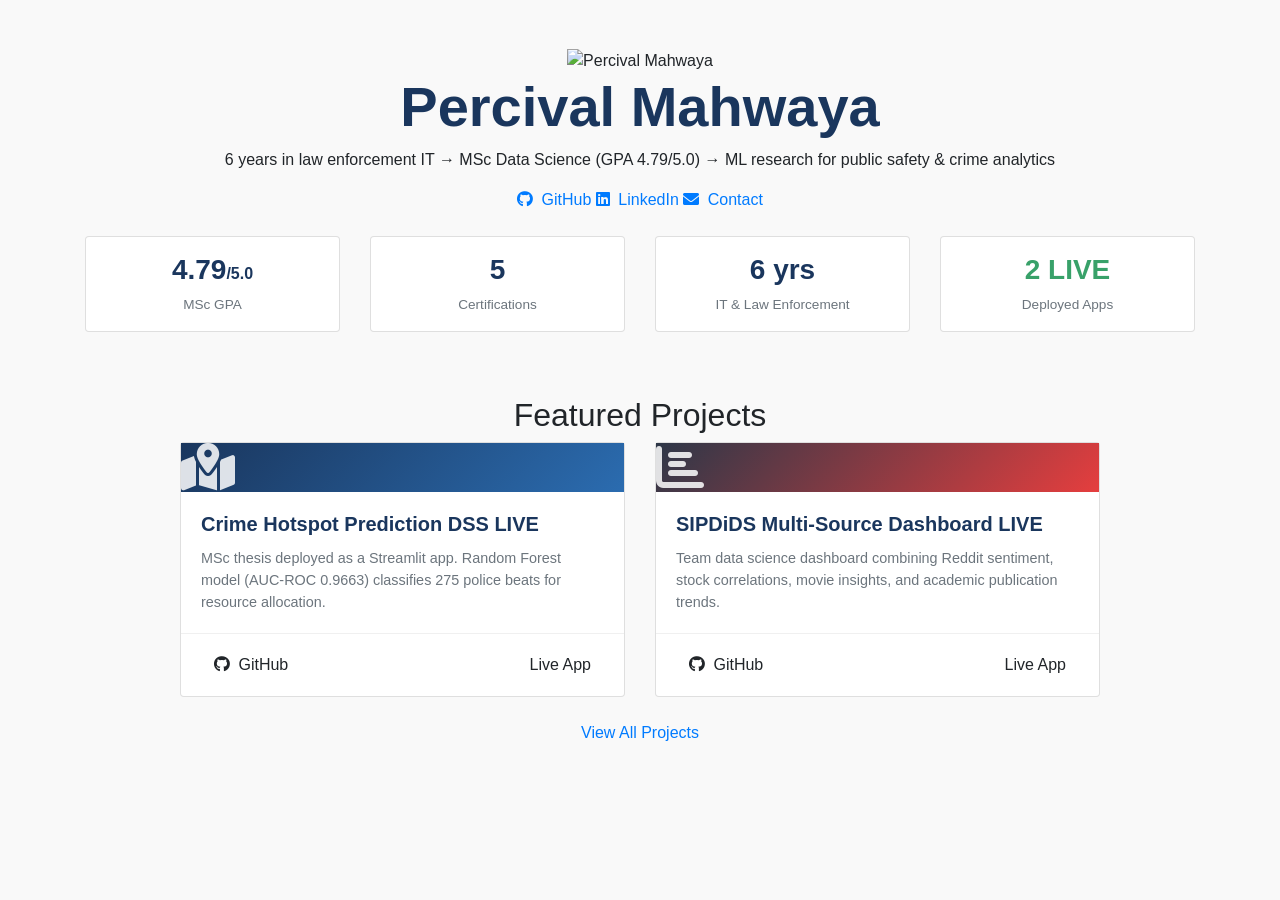
==== index.html @ 63954bba "update GitHub links after account rename to percivalmahwaya" ====
<!DOCTYPE html>
<html lang="en">
<head>
    <meta charset="UTF-8">
    <meta name="viewport" content="width=device-width, initial-scale=1.0">
    <title>Percival Mahwaya — Data Scientist</title>
    <link href="https://stackpath.bootstrapcdn.com/bootstrap/4.5.2/css/bootstrap.min.css" rel="stylesheet">
    <link href="https://cdnjs.cloudflare.com/ajax/libs/font-awesome/6.0.0-beta3/css/all.min.css" rel="stylesheet">
    <link rel="stylesheet" href="css/main.css">
</head>
<body style="background-color: #f9f9f9;">

    <div id="header-placeholder"></div>

    <main class="text-center py-5">

        <!-- Profile -->
        <section class="profile mb-4">
            <img src="assets/images/photo.jpg" alt="Percival Mahwaya" class="profile-photo">
            <h1 class="display-4 font-weight-bold" style="color: #1a365d;">Percival Mahwaya</h1>
            <h2 class="text-muted mt-1">
                <span id="job-title" class="typing-cursor"></span>
            </h2>
            <p class="hero-tagline">
                6 years in law enforcement IT &rarr; MSc Data Science (GPA 4.79/5.0) &rarr; ML research for public safety &amp; crime analytics
            </p>
            <div class="mt-3">
                <a href="https://github.com/percivalmahwaya" target="_blank" class="btn-primary-navy">
                    <i class="fab fa-github mr-1"></i> GitHub
                </a>
                <a href="https://linkedin.com/in/percivalmahwaya" target="_blank" class="btn-outline-navy">
                    <i class="fab fa-linkedin mr-1"></i> LinkedIn
                </a>
                <a href="contact.html" class="btn-outline-navy">
                    <i class="fas fa-envelope mr-1"></i> Contact
                </a>
            </div>
        </section>

        <!-- Quick stats -->
        <section class="container mb-5">
            <div class="row justify-content-center">
                <div class="col-6 col-md-3 mb-3">
                    <div class="card py-3 px-2">
                        <div class="card-body p-0">
                            <h3 class="font-weight-bold" style="color:#1a365d;">4.79<span style="font-size:1rem;">/5.0</span></h3>
                            <p class="text-muted mb-0" style="font-size:0.85em;">MSc GPA</p>
                        </div>
                    </div>
                </div>
                <div class="col-6 col-md-3 mb-3">
                    <div class="card py-3 px-2">
                        <div class="card-body p-0">
                            <h3 class="font-weight-bold" style="color:#1a365d;">5</h3>
                            <p class="text-muted mb-0" style="font-size:0.85em;">Certifications</p>
                        </div>
                    </div>
                </div>
                <div class="col-6 col-md-3 mb-3">
                    <div class="card py-3 px-2">
                        <div class="card-body p-0">
                            <h3 class="font-weight-bold" style="color:#1a365d;">6 yrs</h3>
                            <p class="text-muted mb-0" style="font-size:0.85em;">IT & Law Enforcement</p>
                        </div>
                    </div>
                </div>
                <div class="col-6 col-md-3 mb-3">
                    <div class="card py-3 px-2">
                        <div class="card-body p-0">
                            <h3 class="font-weight-bold" style="color:#38a169;">2 LIVE</h3>
                            <p class="text-muted mb-0" style="font-size:0.85em;">Deployed Apps</p>
                        </div>
                    </div>
                </div>
            </div>
        </section>

        <!-- Featured Projects -->
        <section class="container mb-5">
            <h2 class="section-title">Featured Projects</h2>
            <div class="section-divider"></div>
            <div class="row justify-content-center">

                <div class="col-md-5 mb-4">
                    <div class="card h-100 text-left">
                        <div class="card-img-placeholder" style="background: linear-gradient(135deg, #1a365d, #2b6cb0);">
                            <i class="fas fa-map-marked-alt fa-3x" style="color:white;opacity:0.85;"></i>
                        </div>
                        <div class="card-body">
                            <h5 class="card-title" style="color:#1a365d;font-weight:700;">
                                Crime Hotspot Prediction DSS <span class="badge-live">LIVE</span>
                            </h5>
                            <p class="card-text text-muted" style="font-size:0.9em;">
                                MSc thesis deployed as a Streamlit app. Random Forest model (AUC-ROC 0.9663) classifies 275 police beats for resource allocation.
                            </p>
                        </div>
                        <div class="card-footer d-flex justify-content-between" style="background:transparent;border-top:1px solid #f0f0f0;">
                            <a href="https://github.com/percivalmahwaya/crime-hotspot-dss" target="_blank" class="btn btn-read">
                                <i class="fab fa-github mr-1"></i> GitHub
                            </a>
                            <a href="https://crime-hotspot-dss-8d2jrkagpvgsegqp6y23d4.streamlit.app/" target="_blank" class="btn btn-project-demo">
                                Live App
                            </a>
                        </div>
                    </div>
                </div>

                <div class="col-md-5 mb-4">
                    <div class="card h-100 text-left">
                        <div class="card-img-placeholder" style="background: linear-gradient(135deg, #2d3748, #e53e3e);">
                            <i class="fas fa-chart-bar fa-3x" style="color:white;opacity:0.85;"></i>
                        </div>
                        <div class="card-body">
                            <h5 class="card-title" style="color:#1a365d;font-weight:700;">
                                SIPDiDS Multi-Source Dashboard <span class="badge-live">LIVE</span>
                            </h5>
                            <p class="card-text text-muted" style="font-size:0.9em;">
                                Team data science dashboard combining Reddit sentiment, stock correlations, movie insights, and academic publication trends.
                            </p>
                        </div>
                        <div class="card-footer d-flex justify-content-between" style="background:transparent;border-top:1px solid #f0f0f0;">
                            <a href="https://github.com/percivalmahwaya/team-project-semester4" target="_blank" class="btn btn-read">
                                <i class="fab fa-github mr-1"></i> GitHub
                            </a>
                            <a href="https://team-project-semester4-fp66bvgfdcds39aymanwbp.streamlit.app/" target="_blank" class="btn btn-project-demo">
                                Live App
                            </a>
                        </div>
                    </div>
                </div>

            </div>
            <a href="projects.html" class="btn-primary-navy mt-2">View All Projects</a>
        </section>

    </main>

    <div id="footer-placeholder"></div>

    <script src="https://code.jquery.com/jquery-3.5.1.slim.min.js"></script>
    <script src="https://cdn.jsdelivr.net/npm/@popperjs/core@2.5.3/dist/umd/popper.min.js"></script>
    <script src="https://stackpath.bootstrapcdn.com/bootstrap/4.5.2/js/bootstrap.min.js"></script>
    <script src="js/script.js"></script>
</body>
</html>
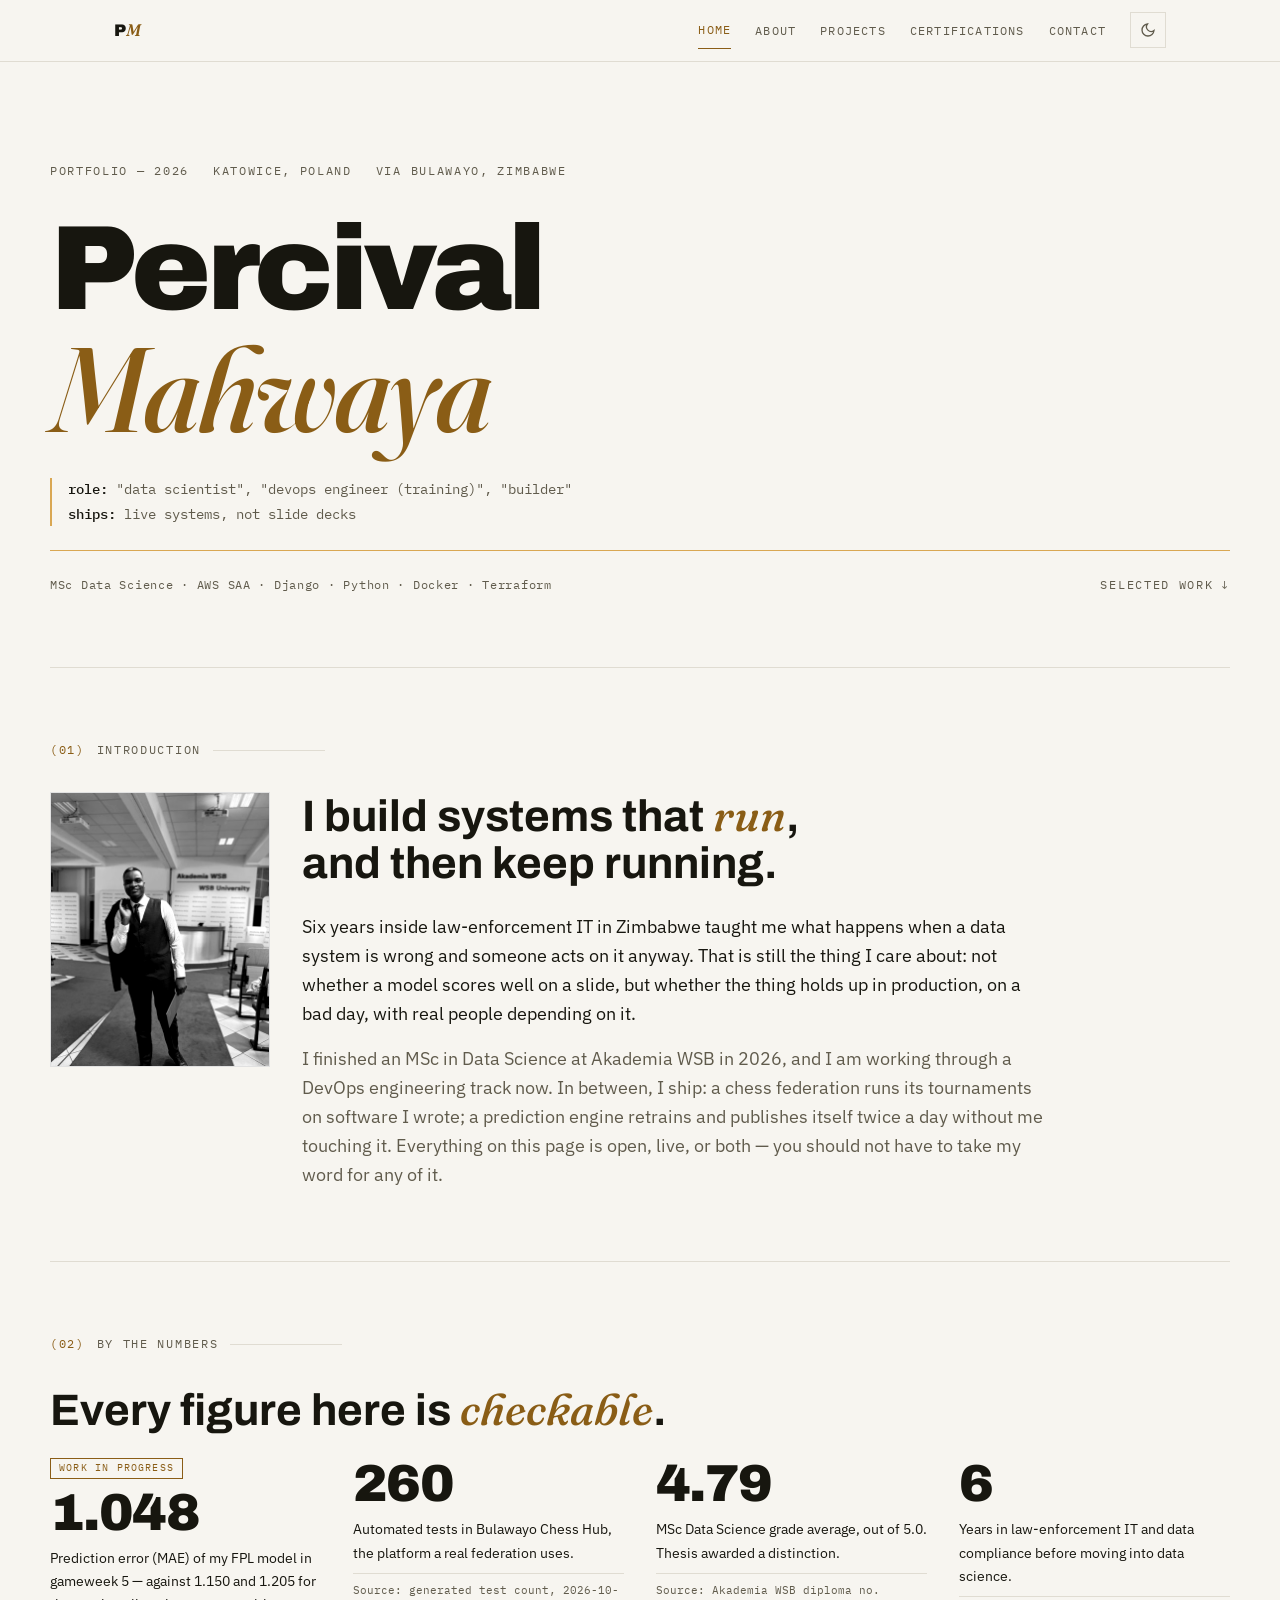
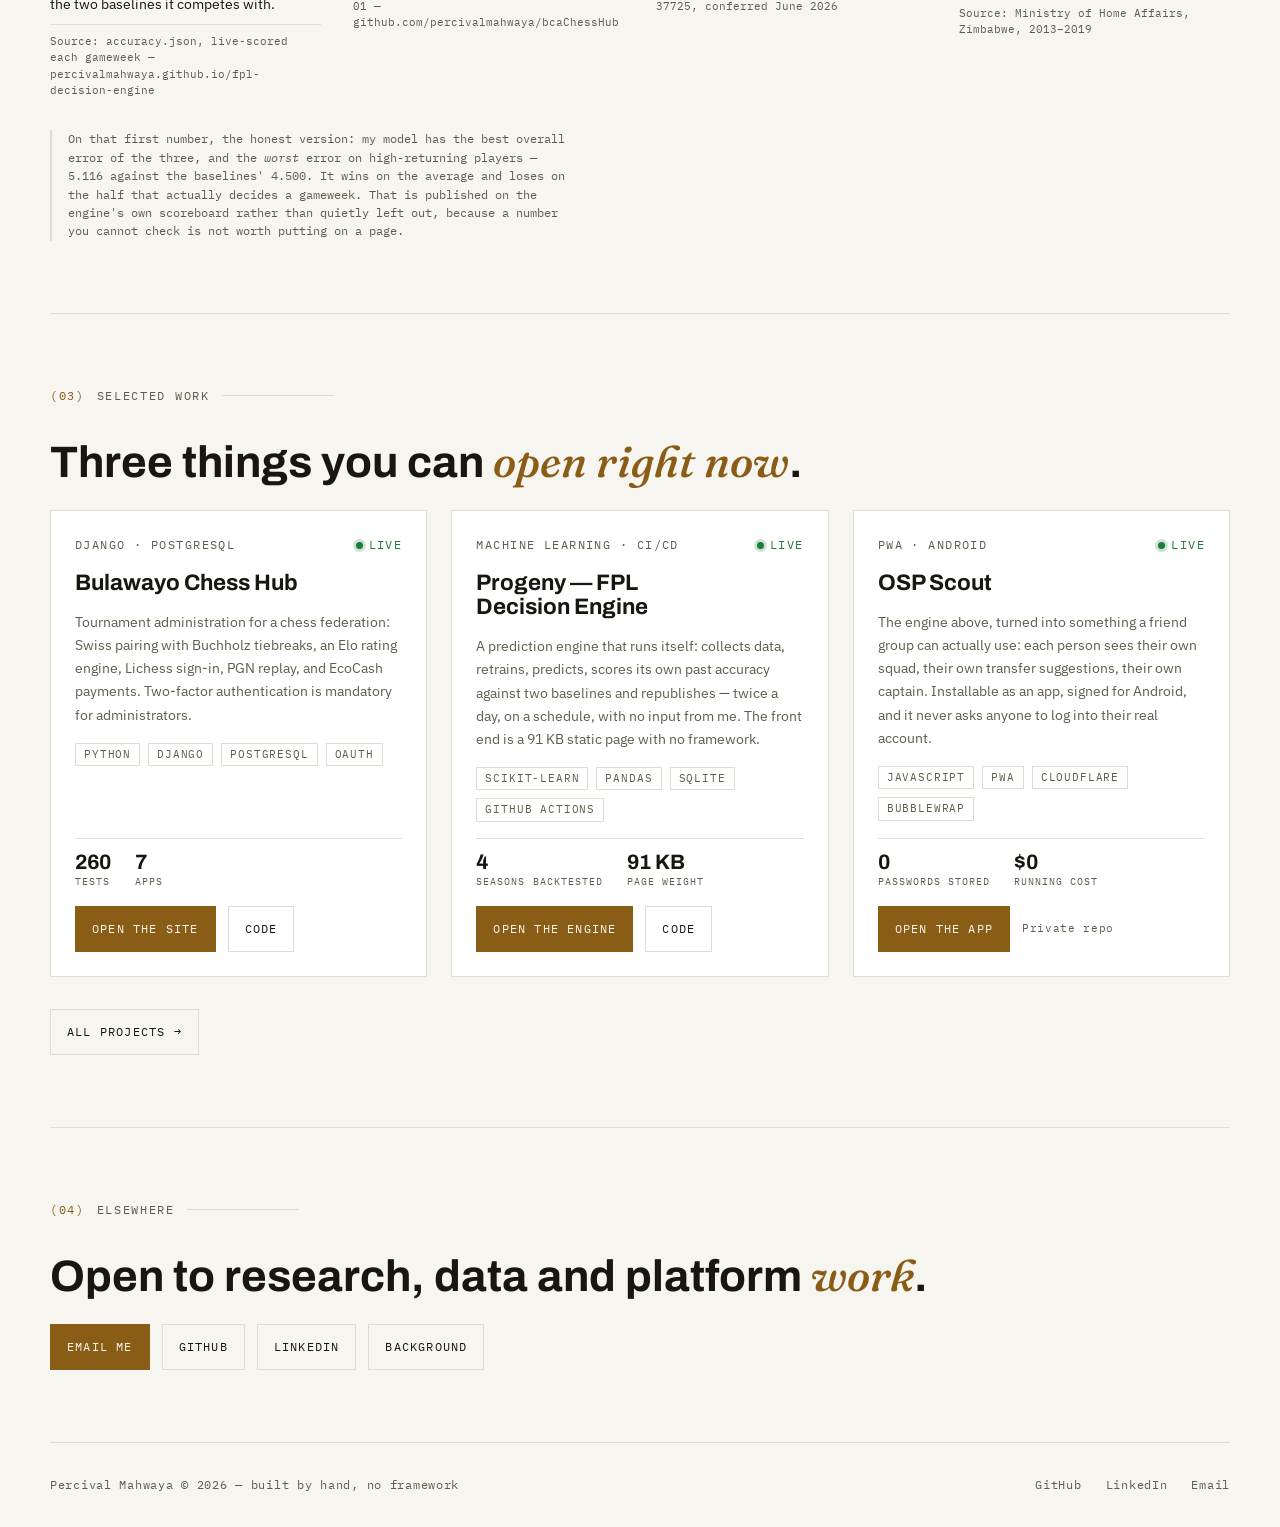
==== commit 617ca1ed: "redesign the site: dark/light editorial rebuild, spec-first Rebuilt all five pages against a plannin" ====
--- a/index.html
+++ b/index.html
@@ -1,145 +1,255 @@
 <!DOCTYPE html>
 <html lang="en">
 <head>
-    <meta charset="UTF-8">
-    <meta name="viewport" content="width=device-width, initial-scale=1.0">
-    <title>Percival Mahwaya — Data Scientist</title>
-    <link href="https://stackpath.bootstrapcdn.com/bootstrap/4.5.2/css/bootstrap.min.css" rel="stylesheet">
-    <link href="https://cdnjs.cloudflare.com/ajax/libs/font-awesome/6.0.0-beta3/css/all.min.css" rel="stylesheet">
-    <link rel="stylesheet" href="css/main.css">
+<meta charset="UTF-8">
+<meta name="viewport" content="width=device-width, initial-scale=1.0">
+<title>Percival Mahwaya — Data Scientist &amp; DevOps Engineer</title>
+<meta name="description" content="Data scientist and DevOps engineer in training. MSc Data Science, six years in law-enforcement IT, and live systems you can open and inspect.">
+<!-- Theme stamp runs BEFORE first paint. ADR 0002: applying it after paint
+     produces a visible flash of the wrong theme. localStorage can throw
+     (private windows, blocked site data) so it is wrapped — invariant 7. -->
+<script>
+  try {
+    var t = localStorage.getItem("theme");
+    if (t === "dark" || t === "light") document.documentElement.dataset.theme = t;
+  } catch (e) {}
+</script>
+<link rel="preconnect" href="https://fonts.googleapis.com">
+<link rel="preconnect" href="https://fonts.gstatic.com" crossorigin>
+<link rel="stylesheet" href="https://fonts.googleapis.com/css2?family=Archivo:wght@500;700;900&family=Fraunces:ital,opsz,wght@1,9..144,500;1,9..144,600&family=IBM+Plex+Sans:wght@400;500;600&family=IBM+Plex+Mono:wght@400;500&display=swap">
+<link rel="stylesheet" href="css/site.css">
 </head>
-<body style="background-color: #f9f9f9;">
-
-    <div id="header-placeholder"></div>
-
-    <main class="text-center py-5">
-
-        <!-- Profile -->
-        <section class="profile mb-4">
-            <img src="assets/images/photo.jpg" alt="Percival Mahwaya" class="profile-photo">
-            <h1 class="display-4 font-weight-bold" style="color: #1a365d;">Percival Mahwaya</h1>
-            <h2 class="text-muted mt-1">
-                <span id="job-title" class="typing-cursor"></span>
-            </h2>
-            <p class="hero-tagline">
-                6 years in law enforcement IT &rarr; MSc Data Science (GPA 4.79/5.0) &rarr; ML research for public safety &amp; crime analytics
-            </p>
-            <div class="mt-3">
-                <a href="https://github.com/percivalmahwaya" target="_blank" class="btn-primary-navy">
-                    <i class="fab fa-github mr-1"></i> GitHub
-                </a>
-                <a href="https://linkedin.com/in/percivalmahwaya" target="_blank" class="btn-outline-navy">
-                    <i class="fab fa-linkedin mr-1"></i> LinkedIn
-                </a>
-                <a href="contact.html" class="btn-outline-navy">
-                    <i class="fas fa-envelope mr-1"></i> Contact
-                </a>
-            </div>
-        </section>
-
-        <!-- Quick stats -->
-        <section class="container mb-5">
-            <div class="row justify-content-center">
-                <div class="col-6 col-md-3 mb-3">
-                    <div class="card py-3 px-2">
-                        <div class="card-body p-0">
-                            <h3 class="font-weight-bold" style="color:#1a365d;">4.79<span style="font-size:1rem;">/5.0</span></h3>
-                            <p class="text-muted mb-0" style="font-size:0.85em;">MSc GPA</p>
-                        </div>
-                    </div>
-                </div>
-                <div class="col-6 col-md-3 mb-3">
-                    <div class="card py-3 px-2">
-                        <div class="card-body p-0">
-                            <h3 class="font-weight-bold" style="color:#1a365d;">5</h3>
-                            <p class="text-muted mb-0" style="font-size:0.85em;">Certifications</p>
-                        </div>
-                    </div>
-                </div>
-                <div class="col-6 col-md-3 mb-3">
-                    <div class="card py-3 px-2">
-                        <div class="card-body p-0">
-                            <h3 class="font-weight-bold" style="color:#1a365d;">6 yrs</h3>
-                            <p class="text-muted mb-0" style="font-size:0.85em;">IT & Law Enforcement</p>
-                        </div>
-                    </div>
-                </div>
-                <div class="col-6 col-md-3 mb-3">
-                    <div class="card py-3 px-2">
-                        <div class="card-body p-0">
-                            <h3 class="font-weight-bold" style="color:#38a169;">2 LIVE</h3>
-                            <p class="text-muted mb-0" style="font-size:0.85em;">Deployed Apps</p>
-                        </div>
-                    </div>
-                </div>
-            </div>
-        </section>
-
-        <!-- Featured Projects -->
-        <section class="container mb-5">
-            <h2 class="section-title">Featured Projects</h2>
-            <div class="section-divider"></div>
-            <div class="row justify-content-center">
-
-                <div class="col-md-5 mb-4">
-                    <div class="card h-100 text-left">
-                        <div class="card-img-placeholder" style="background: linear-gradient(135deg, #1a365d, #2b6cb0);">
-                            <i class="fas fa-map-marked-alt fa-3x" style="color:white;opacity:0.85;"></i>
-                        </div>
-                        <div class="card-body">
-                            <h5 class="card-title" style="color:#1a365d;font-weight:700;">
-                                Crime Hotspot Prediction DSS <span class="badge-live">LIVE</span>
-                            </h5>
-                            <p class="card-text text-muted" style="font-size:0.9em;">
-                                MSc thesis deployed as a Streamlit app. Random Forest model (AUC-ROC 0.9663) classifies 275 police beats for resource allocation.
-                            </p>
-                        </div>
-                        <div class="card-footer d-flex justify-content-between" style="background:transparent;border-top:1px solid #f0f0f0;">
-                            <a href="https://github.com/percivalmahwaya/crime-hotspot-dss" target="_blank" class="btn btn-read">
-                                <i class="fab fa-github mr-1"></i> GitHub
-                            </a>
-                            <a href="https://crime-hotspot-dss-8d2jrkagpvgsegqp6y23d4.streamlit.app/" target="_blank" class="btn btn-project-demo">
-                                Live App
-                            </a>
-                        </div>
-                    </div>
-                </div>
-
-                <div class="col-md-5 mb-4">
-                    <div class="card h-100 text-left">
-                        <div class="card-img-placeholder" style="background: linear-gradient(135deg, #2d3748, #e53e3e);">
-                            <i class="fas fa-chart-bar fa-3x" style="color:white;opacity:0.85;"></i>
-                        </div>
-                        <div class="card-body">
-                            <h5 class="card-title" style="color:#1a365d;font-weight:700;">
-                                SIPDiDS Multi-Source Dashboard <span class="badge-live">LIVE</span>
-                            </h5>
-                            <p class="card-text text-muted" style="font-size:0.9em;">
-                                Team data science dashboard combining Reddit sentiment, stock correlations, movie insights, and academic publication trends.
-                            </p>
-                        </div>
-                        <div class="card-footer d-flex justify-content-between" style="background:transparent;border-top:1px solid #f0f0f0;">
-                            <a href="https://github.com/percivalmahwaya/team-project-semester4" target="_blank" class="btn btn-read">
-                                <i class="fab fa-github mr-1"></i> GitHub
-                            </a>
-                            <a href="https://team-project-semester4-fp66bvgfdcds39aymanwbp.streamlit.app/" target="_blank" class="btn btn-project-demo">
-                                Live App
-                            </a>
-                        </div>
-                    </div>
-                </div>
-
-            </div>
-            <a href="projects.html" class="btn-primary-navy mt-2">View All Projects</a>
-        </section>
-
-    </main>
-
-    <div id="footer-placeholder"></div>
-
-    <script src="https://code.jquery.com/jquery-3.5.1.slim.min.js"></script>
-    <script src="https://cdn.jsdelivr.net/npm/@popperjs/core@2.5.3/dist/umd/popper.min.js"></script>
-    <script src="https://stackpath.bootstrapcdn.com/bootstrap/4.5.2/js/bootstrap.min.js"></script>
-    <script src="js/script.js"></script>
+<body>
+
+<a class="skip" href="#main">Skip to content</a>
+
+<header class="masthead">
+  <div class="masthead__inner">
+    <a class="brand" href="index.html">P<em>M</em></a>
+    <nav class="nav" id="nav" aria-label="Primary">
+      <a href="index.html" aria-current="page">Home</a>
+      <a href="about.html">About</a>
+      <a href="projects.html">Projects</a>
+      <a href="certifications.html">Certifications</a>
+      <a href="contact.html">Contact</a>
+    </nav>
+    <button class="toggle" id="theme-toggle" type="button" aria-label="Switch to dark theme">
+      <svg class="i-moon" viewBox="0 0 24 24" fill="none" stroke="currentColor" stroke-width="2" aria-hidden="true"><path d="M21 12.8A9 9 0 1 1 11.2 3a7 7 0 0 0 9.8 9.8z"/></svg>
+      <svg class="i-sun" viewBox="0 0 24 24" fill="none" stroke="currentColor" stroke-width="2" aria-hidden="true"><circle cx="12" cy="12" r="4.2"/><path d="M12 2v2.5M12 19.5V22M2 12h2.5M19.5 12H22M4.9 4.9l1.8 1.8M17.3 17.3l1.8 1.8M19.1 4.9l-1.8 1.8M6.7 17.3l-1.8 1.8"/></svg>
+    </button>
+    <button class="burger" id="burger" type="button" aria-label="Menu" aria-expanded="false" aria-controls="nav">
+      <svg viewBox="0 0 24 24" fill="none" stroke="currentColor" stroke-width="2" aria-hidden="true"><path d="M3 6h18M3 12h18M3 18h18"/></svg>
+    </button>
+  </div>
+</header>
+
+<main id="main">
+
+  <!-- ===================== HERO ===================== -->
+  <section class="shell hero">
+    <div class="meta-row">
+      <span>Portfolio — 2026</span>
+      <span>Katowice, Poland</span>
+      <span>via Bulawayo, Zimbabwe</span>
+    </div>
+
+    <h1 class="name">
+      Percival
+      <span class="surname">Mahwaya</span>
+    </h1>
+
+    <div class="identity">
+      <span><b>role:</b> "data scientist", "devops engineer (training)", "builder"</span>
+      <span><b>ships:</b> live systems, not slide decks</span>
+    </div>
+
+    <div class="rule"></div>
+
+    <div class="foot-row">
+      <p class="roles">MSc Data Science · AWS SAA · Django · Python · Docker · Terraform</p>
+      <a class="scroll-cue" href="#intro">Selected work <span aria-hidden="true">&darr;</span></a>
+    </div>
+  </section>
+
+  <!-- ===================== 01 INTRODUCTION ===================== -->
+  <section class="shell section" id="intro">
+    <p class="section__label"><i>(01)</i> Introduction</p>
+    <div class="intro">
+      <img class="intro__photo" src="assets/images/photo.jpg" alt="Percival Mahwaya">
+      <div>
+        <h2 class="section__title">I build systems that <em>run</em>, and then keep running.</h2>
+        <div class="prose measure">
+          <p>
+            Six years inside law-enforcement IT in Zimbabwe taught me what happens when a data
+            system is wrong and someone acts on it anyway. That is still the thing I care about:
+            not whether a model scores well on a slide, but whether the thing holds up in
+            production, on a bad day, with real people depending on it.
+          </p>
+          <p class="prose--muted">
+            I finished an MSc in Data Science at Akademia WSB in 2026, and I am working through a
+            DevOps engineering track now. In between, I ship: a chess federation runs its
+            tournaments on software I wrote; a prediction engine retrains and publishes itself
+            twice a day without me touching it. Everything on this page is open, live, or both —
+            you should not have to take my word for any of it.
+          </p>
+        </div>
+      </div>
+    </div>
+  </section>
+
+  <!-- ===================== 02 BY THE NUMBERS ===================== -->
+  <section class="shell section">
+    <p class="section__label"><i>(02)</i> By the numbers</p>
+    <h2 class="section__title">Every figure here is <em>checkable</em>.</h2>
+
+    <div class="stats">
+      <div class="stat">
+        <span class="stat__wip">Work in progress</span>
+        <span class="stat__fig">1.048</span>
+        <span class="stat__cap">Prediction error (MAE) of my FPL model in gameweek 5 — against 1.150 and 1.205 for the two baselines it competes with.</span>
+        <span class="stat__src">Source: accuracy.json, live-scored each gameweek — percivalmahwaya.github.io/fpl-decision-engine</span>
+      </div>
+
+      <div class="stat">
+        <span class="stat__fig">260</span>
+        <span class="stat__cap">Automated tests in Bulawayo Chess Hub, the platform a real federation uses.</span>
+        <span class="stat__src">Source: generated test count, 2026-10-01 — github.com/percivalmahwaya/bcaChessHub</span>
+      </div>
+
+      <div class="stat">
+        <span class="stat__fig">4.79</span>
+        <span class="stat__cap">MSc Data Science grade average, out of 5.0. Thesis awarded a distinction.</span>
+        <span class="stat__src">Source: Akademia WSB diploma no. 37725, conferred June 2026</span>
+      </div>
+
+      <div class="stat">
+        <span class="stat__fig">6</span>
+        <span class="stat__cap">Years in law-enforcement IT and data compliance before moving into data science.</span>
+        <span class="stat__src">Source: Ministry of Home Affairs, Zimbabwe, 2013–2019</span>
+      </div>
+    </div>
+
+    <p class="caveat">
+      On that first number, the honest version: my model has the best overall error of the three,
+      and the <em>worst</em> error on high-returning players — 5.116 against the baselines' 4.500.
+      It wins on the average and loses on the half that actually decides a gameweek. That is
+      published on the engine's own scoreboard rather than quietly left out, because a number you
+      cannot check is not worth putting on a page.
+    </p>
+  </section>
+
+  <!-- ===================== 03 SELECTED WORK ===================== -->
+  <section class="shell section">
+    <p class="section__label"><i>(03)</i> Selected work</p>
+    <h2 class="section__title">Three things you can <em>open right now</em>.</h2>
+
+    <div class="work">
+
+      <article class="card">
+        <div class="card__top">
+          <span>Django · PostgreSQL</span>
+          <span class="dot">Live</span>
+        </div>
+        <h3 class="card__title">Bulawayo Chess Hub</h3>
+        <p class="card__desc">
+          Tournament administration for a chess federation: Swiss pairing with Buchholz
+          tiebreaks, an Elo rating engine, Lichess sign-in, PGN replay, and EcoCash payments.
+          Two-factor authentication is mandatory for administrators.
+        </p>
+        <div class="tags">
+          <span class="tag">Python</span><span class="tag">Django</span>
+          <span class="tag">PostgreSQL</span><span class="tag">OAuth</span>
+        </div>
+        <div class="card__stats">
+          <span class="card__stat"><b>260</b><span>Tests</span></span>
+          <span class="card__stat"><b>7</b><span>Apps</span></span>
+        </div>
+        <div class="actions">
+          <a class="btn btn--solid" href="https://web-production-abe9b.up.railway.app" target="_blank" rel="noopener">Open the site</a>
+          <a class="btn" href="https://github.com/percivalmahwaya/bcaChessHub" target="_blank" rel="noopener">Code</a>
+        </div>
+      </article>
+
+      <article class="card">
+        <div class="card__top">
+          <span>Machine learning · CI/CD</span>
+          <span class="dot">Live</span>
+        </div>
+        <h3 class="card__title">Progeny — FPL Decision Engine</h3>
+        <p class="card__desc">
+          A prediction engine that runs itself: collects data, retrains, predicts, scores its own
+          past accuracy against two baselines and republishes — twice a day, on a schedule, with
+          no input from me. The front end is a 91 KB static page with no framework.
+        </p>
+        <div class="tags">
+          <span class="tag">Scikit-learn</span><span class="tag">Pandas</span>
+          <span class="tag">SQLite</span><span class="tag">GitHub Actions</span>
+        </div>
+        <div class="card__stats">
+          <span class="card__stat"><b>4</b><span>Seasons backtested</span></span>
+          <span class="card__stat"><b>91 KB</b><span>Page weight</span></span>
+        </div>
+        <div class="actions">
+          <a class="btn btn--solid" href="https://percivalmahwaya.github.io/fpl-decision-engine" target="_blank" rel="noopener">Open the engine</a>
+          <a class="btn" href="https://github.com/percivalmahwaya/fpl-decision-engine" target="_blank" rel="noopener">Code</a>
+        </div>
+      </article>
+
+      <article class="card">
+        <div class="card__top">
+          <span>PWA · Android</span>
+          <span class="dot">Live</span>
+        </div>
+        <h3 class="card__title">OSP Scout</h3>
+        <p class="card__desc">
+          The engine above, turned into something a friend group can actually use: each person
+          sees their own squad, their own transfer suggestions, their own captain. Installable as
+          an app, signed for Android, and it never asks anyone to log into their real account.
+        </p>
+        <div class="tags">
+          <span class="tag">JavaScript</span><span class="tag">PWA</span>
+          <span class="tag">Cloudflare</span><span class="tag">Bubblewrap</span>
+        </div>
+        <div class="card__stats">
+          <span class="card__stat"><b>0</b><span>Passwords stored</span></span>
+          <span class="card__stat"><b>$0</b><span>Running cost</span></span>
+        </div>
+        <div class="actions">
+          <a class="btn btn--solid" href="https://progeny-app.pages.dev" target="_blank" rel="noopener">Open the app</a>
+          <span class="note">Private repo</span>
+        </div>
+      </article>
+
+    </div>
+
+    <div class="actions" style="margin-top: var(--s5);">
+      <a class="btn" href="projects.html">All projects &rarr;</a>
+    </div>
+  </section>
+
+  <!-- ===================== 04 ELSEWHERE ===================== -->
+  <section class="shell section">
+    <p class="section__label"><i>(04)</i> Elsewhere</p>
+    <h2 class="section__title">Open to research, data and platform <em>work</em>.</h2>
+    <div class="actions">
+      <a class="btn btn--solid" href="mailto:mahwayapercival@gmail.com">Email me</a>
+      <a class="btn" href="https://github.com/percivalmahwaya" target="_blank" rel="noopener">GitHub</a>
+      <a class="btn" href="https://linkedin.com/in/percivalmahwaya" target="_blank" rel="noopener">LinkedIn</a>
+      <a class="btn" href="about.html">Background</a>
+    </div>
+  </section>
+
+</main>
+
+<footer class="shell foot">
+  <p>Percival Mahwaya &copy; 2026 — built by hand, no framework</p>
+  <span class="foot__links">
+    <a href="https://github.com/percivalmahwaya" target="_blank" rel="noopener">GitHub</a>
+    <a href="https://linkedin.com/in/percivalmahwaya" target="_blank" rel="noopener">LinkedIn</a>
+    <a href="mailto:mahwayapercival@gmail.com">Email</a>
+  </span>
+</footer>
+
+<script src="js/site.js"></script>
 </body>
 </html>
--- a/css/site.css
+++ b/css/site.css
@@ -0,0 +1,519 @@
+/* ==========================================================================
+   site.css — Percival Mahwaya
+   Authoritative values: docs/DESIGN_SYSTEM.md. Rules: docs/INVARIANTS.md.
+   No framework, no build step, no CDN but Google Fonts (invariant 1).
+
+   THEME STRUCTURE (invariant 6) — do not restructure without reading ADR 0002:
+     :root                                        complete LIGHT palette
+     @media (prefers-color-scheme: dark)
+       :root:not([data-theme="light"])            dark, but an explicit light choice wins
+     :root[data-theme="dark"]                     dark, explicit, beats a light OS
+   Never declare a colour whose ONLY definition sits in a media or [data-theme]
+   block — it will not apply in the un-stamped "system" state, which is what most
+   readers are in, and the page renders one theme's text on the other's ground.
+   ========================================================================== */
+
+:root {
+  /* --- light palette (base) --- */
+  --ground: #F7F5F0;
+  --raised: #FFFFFF;
+  --ink: #17160F;
+  --muted: #605B4C;
+  --line: #E0DCD2;
+  --accent: #8A5D16;        /* 5.27:1 on --ground — AA. See DESIGN_SYSTEM §2. */
+  --accent-flat: #D9A753;   /* 2.01:1 — DECORATIVE FILLS ONLY, never text. */
+  --live: #1F7A3D;
+  --ring: #8A5D16;
+
+  /* --- type --- */
+  --display: "Archivo", "Helvetica Neue", Arial, sans-serif;
+  --script: "Fraunces", Georgia, "Times New Roman", serif;
+  --sans: "IBM Plex Sans", system-ui, -apple-system, Segoe UI, Roboto, sans-serif;
+  --mono: "IBM Plex Mono", ui-monospace, SFMono-Regular, Consolas, monospace;
+
+  --t-hero: clamp(3rem, 11vw, 7.5rem);
+  --t-h2: clamp(1.75rem, 4vw, 2.75rem);
+  --t-h3: clamp(1.15rem, 2vw, 1.4rem);
+  --t-stat: clamp(2.25rem, 5vw, 3.25rem);
+  --t-body: 1.0625rem;
+  --t-small: 0.875rem;
+  --t-label: 0.75rem;
+
+  /* --- space --- */
+  --s1: 0.5rem;  --s2: 0.75rem; --s3: 1rem;   --s4: 1.5rem;
+  --s5: 2rem;    --s6: 3rem;    --s7: 4.5rem; --s8: 7rem;
+
+  --gutter: clamp(1.25rem, 5vw, 4rem);
+  --measure: 68ch;
+  --shell: 1180px;
+}
+
+@media (prefers-color-scheme: dark) {
+  :root:not([data-theme="light"]) {
+    --ground: #0D0D0B;
+    --raised: #141412;
+    --ink: #F2EFE8;
+    --muted: #9A9484;
+    --line: #2A2820;
+    --accent: #D9A753;      /* 8.90:1 on the dark ground — AAA. */
+    --accent-flat: #D9A753;
+    --live: #5FBF7F;
+    --ring: #D9A753;
+  }
+}
+
+:root[data-theme="dark"] {
+  --ground: #0D0D0B;
+  --raised: #141412;
+  --ink: #F2EFE8;
+  --muted: #9A9484;
+  --line: #2A2820;
+  --accent: #D9A753;
+  --accent-flat: #D9A753;
+  --live: #5FBF7F;
+  --ring: #D9A753;
+}
+
+/* ===================== base ===================== */
+
+*, *::before, *::after { box-sizing: border-box; }
+
+html { -webkit-text-size-adjust: 100%; scroll-behavior: smooth; }
+
+body {
+  margin: 0;
+  /* Explicit token background: a transparent body borrows the host ground. */
+  background: var(--ground);
+  color: var(--ink);
+  font-family: var(--sans);
+  font-size: var(--t-body);
+  line-height: 1.65;
+  -webkit-font-smoothing: antialiased;
+  overflow-x: hidden;
+}
+
+h1, h2, h3, h4 {
+  font-family: var(--display);
+  line-height: 1.08;
+  text-wrap: balance;
+  margin: 0;
+  color: var(--ink);
+}
+
+p { margin: 0; }
+
+a { color: var(--accent); text-decoration-thickness: 1px; text-underline-offset: 3px; }
+a:hover { text-decoration-thickness: 2px; }
+
+:focus-visible {
+  outline: 2px solid var(--ring);
+  outline-offset: 2px;
+  border-radius: 2px;
+}
+
+img { max-width: 100%; display: block; }
+
+::selection { background: var(--accent); color: var(--ground); }
+
+.shell {
+  max-width: var(--shell);
+  margin-inline: auto;
+  padding-inline: var(--gutter);
+}
+
+.measure { max-width: var(--measure); }
+
+.skip {
+  position: absolute; left: var(--s3); top: var(--s3);
+  background: var(--raised); color: var(--ink);
+  border: 1px solid var(--accent);
+  padding: var(--s2) var(--s3);
+  font-family: var(--mono); font-size: var(--t-small);
+  z-index: 100;
+  /* Hidden by transform, NOT by a fixed negative offset: a `top:-3rem` hide
+     depends on the element staying under 3rem tall, and it did not — the
+     bottom border peeked 1.09px into view. Never display:none or
+     visibility:hidden here, both remove it from the tab order it exists for. */
+  transform: translateY(calc(-100% - var(--s4)));
+  transition: transform 140ms ease;
+}
+.skip:focus { transform: translateY(0); }
+
+/* ===================== masthead ===================== */
+
+.masthead {
+  position: sticky; top: 0; z-index: 50;
+  background: color-mix(in srgb, var(--ground) 92%, transparent);
+  backdrop-filter: blur(10px);
+  border-bottom: 1px solid var(--line);
+}
+
+.masthead__inner {
+  max-width: var(--shell); margin-inline: auto;
+  padding: var(--s2) var(--gutter);
+  display: flex; align-items: center; gap: var(--s4);
+}
+
+.brand {
+  font-family: var(--display); font-weight: 900;
+  font-size: 1.05rem; letter-spacing: 0.02em;
+  color: var(--ink); text-decoration: none;
+  margin-right: auto;
+}
+.brand em {
+  font-family: var(--script); font-style: italic;
+  font-weight: 600; color: var(--accent);
+}
+
+.nav { display: flex; gap: var(--s4); align-items: center; }
+
+.nav a {
+  font-family: var(--mono); font-size: var(--t-label);
+  text-transform: uppercase; letter-spacing: 0.1em;
+  color: var(--muted); text-decoration: none;
+  padding: var(--s1) 0;
+}
+.nav a:hover { color: var(--accent); }
+.nav a[aria-current="page"] {
+  color: var(--accent);
+  border-bottom: 1px solid var(--accent);
+}
+
+.toggle, .burger {
+  background: none; border: 1px solid var(--line);
+  color: var(--muted); cursor: pointer;
+  width: 2.25rem; height: 2.25rem;
+  display: grid; place-items: center;
+  padding: 0; flex-shrink: 0;
+}
+.toggle:hover, .burger:hover { color: var(--accent); border-color: var(--accent); }
+.toggle svg, .burger svg { width: 1rem; height: 1rem; }
+/* The toggle shows the icon for the theme it switches TO. */
+.toggle .i-sun { display: none; }
+.toggle .i-moon { display: block; }
+:root[data-theme="dark"] .toggle .i-sun { display: block; }
+:root[data-theme="dark"] .toggle .i-moon { display: none; }
+@media (prefers-color-scheme: dark) {
+  :root:not([data-theme="light"]) .toggle .i-sun { display: block; }
+  :root:not([data-theme="light"]) .toggle .i-moon { display: none; }
+}
+
+.burger { display: none; }
+
+@media (max-width: 720px) {
+  .burger { display: grid; }
+  .nav {
+    position: absolute; left: 0; right: 0; top: 100%;
+    flex-direction: column; align-items: flex-start; gap: 0;
+    background: var(--raised);
+    border-bottom: 1px solid var(--line);
+    padding: var(--s2) var(--gutter) var(--s4);
+    display: none;
+  }
+  .nav[data-open="true"] { display: flex; }
+  .nav a { padding: var(--s2) 0; font-size: 0.8rem; width: 100%; }
+}
+
+/* ===================== hero ===================== */
+
+.hero {
+  padding: clamp(var(--s6), 11vh, var(--s8)) 0 var(--s7);
+  display: flex; flex-direction: column; gap: var(--s4);
+}
+
+.meta-row {
+  display: flex; flex-wrap: wrap; gap: var(--s4);
+  font-family: var(--mono); font-size: var(--t-label);
+  text-transform: uppercase; letter-spacing: 0.14em;
+  color: var(--muted);
+}
+
+.name {
+  font-size: var(--t-hero);
+  font-weight: 900;
+  letter-spacing: -0.035em;
+  display: flex; flex-direction: column;
+}
+.name .surname {
+  font-family: var(--script);
+  font-style: italic;
+  font-weight: 500;
+  letter-spacing: -0.015em;
+  color: var(--accent);
+  margin-top: -0.08em;
+}
+
+.identity {
+  font-family: var(--mono); font-size: var(--t-small);
+  color: var(--muted);
+  border-left: 2px solid var(--accent-flat);
+  padding-left: var(--s3);
+  display: flex; flex-direction: column; gap: 2px;
+}
+.identity b { color: var(--ink); font-weight: 500; }
+
+.rule { height: 1px; background: var(--line); position: relative; overflow: hidden; }
+.rule::after {
+  content: ""; position: absolute; inset: 0;
+  background: var(--accent-flat);
+  transform-origin: left;
+  animation: sweep 1100ms cubic-bezier(.2,.7,.2,1) forwards;
+}
+@keyframes sweep { from { transform: scaleX(0); } to { transform: scaleX(1); } }
+
+.foot-row {
+  display: flex; flex-wrap: wrap; gap: var(--s4);
+  justify-content: space-between; align-items: center;
+}
+
+.roles {
+  font-family: var(--mono); font-size: var(--t-label);
+  color: var(--muted); letter-spacing: 0.06em;
+}
+
+.scroll-cue {
+  font-family: var(--mono); font-size: var(--t-label);
+  text-transform: uppercase; letter-spacing: 0.14em;
+  color: var(--muted);
+  display: inline-flex; align-items: center; gap: var(--s1);
+  text-decoration: none;
+}
+.scroll-cue:hover { color: var(--accent); }
+.scroll-cue span { animation: bob 1800ms ease-in-out infinite; }
+@keyframes bob { 0%,100% { transform: translateY(0); } 50% { transform: translateY(3px); } }
+
+/* ===================== sections ===================== */
+
+.section { padding: var(--s7) 0; border-top: 1px solid var(--line); }
+
+.section__label {
+  display: flex; align-items: center; gap: var(--s2);
+  font-family: var(--mono); font-size: var(--t-label);
+  text-transform: uppercase; letter-spacing: 0.14em;
+  color: var(--muted);
+  margin-bottom: var(--s5);
+}
+.section__label i {
+  font-style: normal;
+  color: var(--accent);
+}
+.section__label::after {
+  content: ""; flex: 1; height: 1px; background: var(--line);
+  max-width: 7rem;
+}
+
+.section__title { font-size: var(--t-h2); font-weight: 700; margin-bottom: var(--s4); }
+.section__title em {
+  font-family: var(--script); font-style: italic;
+  font-weight: 500; color: var(--accent);
+}
+
+.prose { font-size: 1.1rem; color: var(--ink); display: flex; flex-direction: column; gap: var(--s3); }
+.prose--muted { color: var(--muted); }
+
+/* intro: photo + prose */
+.intro { display: grid; gap: var(--s5); grid-template-columns: 1fr; }
+@media (min-width: 820px) {
+  .intro { grid-template-columns: 220px 1fr; align-items: start; }
+}
+.intro__photo {
+  width: 100%; max-width: 220px;
+  aspect-ratio: 4 / 5;
+  object-fit: cover;
+  object-position: center 20%;
+  border: 1px solid var(--line);
+  filter: grayscale(1) contrast(1.05);
+}
+
+/* ===================== stats ===================== */
+
+.stats {
+  display: grid; gap: var(--s5);
+  grid-template-columns: repeat(auto-fit, minmax(190px, 1fr));
+}
+
+.stat { display: flex; flex-direction: column; gap: var(--s1); }
+.stat__fig {
+  font-family: var(--display); font-weight: 900;
+  font-size: var(--t-stat); line-height: 1;
+  letter-spacing: -0.03em;
+  font-variant-numeric: tabular-nums;
+  color: var(--ink);
+}
+.stat__cap { font-size: var(--t-small); color: var(--ink); }
+.stat__src {
+  font-family: var(--mono); font-size: 0.68rem;
+  color: var(--muted); line-height: 1.5;
+  padding-top: var(--s1);
+  border-top: 1px solid var(--line);
+  overflow-wrap: anywhere;
+}
+.stat__wip {
+  display: inline-block;
+  font-family: var(--mono); font-size: 0.62rem;
+  text-transform: uppercase; letter-spacing: 0.12em;
+  color: var(--accent);
+  border: 1px solid var(--accent);
+  padding: 1px var(--s1);
+  align-self: flex-start;
+}
+
+.caveat {
+  margin-top: var(--s5);
+  font-family: var(--mono); font-size: 0.72rem;
+  color: var(--muted); line-height: 1.6;
+  border-left: 2px solid var(--line);
+  padding-left: var(--s3);
+  max-width: 74ch;
+}
+
+/* ===================== work cards ===================== */
+
+.work { display: grid; gap: var(--s4); grid-template-columns: 1fr; }
+@media (min-width: 760px) { .work { grid-template-columns: repeat(auto-fit, minmax(300px, 1fr)); } }
+
+.card {
+  background: var(--raised);
+  border: 1px solid var(--line);
+  padding: var(--s4);
+  display: flex; flex-direction: column; gap: var(--s3);
+  transition: border-color 160ms ease, transform 160ms ease;
+}
+.card:hover { border-color: var(--accent); transform: translateY(-3px); }
+
+.card__top {
+  display: flex; align-items: center; justify-content: space-between;
+  gap: var(--s2);
+  font-family: var(--mono); font-size: var(--t-label);
+  text-transform: uppercase; letter-spacing: 0.12em;
+  color: var(--muted);
+}
+
+.dot {
+  display: inline-flex; align-items: center; gap: 6px;
+  color: var(--live);
+}
+.dot::before {
+  content: ""; width: 7px; height: 7px; border-radius: 50%;
+  background: var(--live);
+  box-shadow: 0 0 0 3px color-mix(in srgb, var(--live) 22%, transparent);
+}
+
+.card__title { font-size: var(--t-h3); font-weight: 700; }
+.card__desc { font-size: var(--t-small); color: var(--muted); }
+
+.card__stats {
+  display: flex; flex-wrap: wrap; gap: var(--s4);
+  padding-top: var(--s2);
+  border-top: 1px solid var(--line);
+  margin-top: auto;
+}
+.card__stat { display: flex; flex-direction: column; }
+.card__stat b {
+  font-family: var(--display); font-weight: 700; font-size: 1.3rem;
+  font-variant-numeric: tabular-nums; line-height: 1.1;
+}
+.card__stat span {
+  font-family: var(--mono); font-size: 0.64rem;
+  text-transform: uppercase; letter-spacing: 0.1em; color: var(--muted);
+}
+
+.tags { display: flex; flex-wrap: wrap; gap: var(--s1); }
+.tag {
+  font-family: var(--mono); font-size: 0.66rem;
+  text-transform: uppercase; letter-spacing: 0.08em;
+  color: var(--muted);
+  border: 1px solid var(--line);
+  padding: 2px var(--s1);
+}
+
+.actions { display: flex; flex-wrap: wrap; gap: var(--s2); align-items: center; }
+
+.btn {
+  font-family: var(--mono); font-size: var(--t-label);
+  text-transform: uppercase; letter-spacing: 0.1em;
+  text-decoration: none;
+  padding: var(--s2) var(--s3);
+  border: 1px solid var(--line);
+  color: var(--ink);
+  display: inline-flex; align-items: center; gap: 6px;
+  transition: border-color 140ms ease, color 140ms ease, background 140ms ease;
+}
+.btn:hover { border-color: var(--accent); color: var(--accent); }
+.btn--solid { background: var(--accent); border-color: var(--accent); color: var(--ground); }
+.btn--solid:hover { background: transparent; color: var(--accent); }
+.btn svg { width: 0.9rem; height: 0.9rem; }
+
+.note {
+  font-family: var(--mono); font-size: 0.68rem;
+  color: var(--muted); letter-spacing: 0.06em;
+}
+
+/* ===================== generic lists (about/certs) ===================== */
+
+.entries { display: flex; flex-direction: column; gap: var(--s5); }
+
+.entry { display: flex; flex-direction: column; gap: var(--s2); }
+.entry__head {
+  display: flex; flex-wrap: wrap; gap: var(--s2) var(--s3);
+  align-items: baseline; justify-content: space-between;
+}
+.entry__role { font-family: var(--display); font-size: var(--t-h3); font-weight: 700; }
+.entry__when {
+  font-family: var(--mono); font-size: var(--t-label);
+  color: var(--muted); letter-spacing: 0.08em; white-space: nowrap;
+}
+.entry__org { font-size: var(--t-small); color: var(--accent); }
+.entry ul { margin: 0; padding-left: var(--s4); color: var(--muted); font-size: var(--t-small); }
+.entry li { margin-bottom: var(--s1); }
+
+.grid-cards { display: grid; gap: var(--s4); grid-template-columns: repeat(auto-fit, minmax(260px, 1fr)); }
+
+.contact-list { display: flex; flex-direction: column; gap: var(--s3); }
+.contact-row {
+  display: flex; gap: var(--s3); align-items: baseline;
+  padding-bottom: var(--s3); border-bottom: 1px solid var(--line);
+}
+.contact-row dt {
+  font-family: var(--mono); font-size: var(--t-label);
+  text-transform: uppercase; letter-spacing: 0.12em;
+  color: var(--muted); min-width: 7rem;
+}
+.contact-row dd { margin: 0; }
+
+/* ===================== footer ===================== */
+
+.foot {
+  border-top: 1px solid var(--line);
+  padding: var(--s5) 0;
+  display: flex; flex-wrap: wrap; gap: var(--s3);
+  justify-content: space-between; align-items: center;
+  font-family: var(--mono); font-size: var(--t-label);
+  color: var(--muted); letter-spacing: 0.06em;
+}
+.foot a { color: var(--muted); text-decoration: none; }
+.foot a:hover { color: var(--accent); }
+.foot__links { display: flex; gap: var(--s4); flex-wrap: wrap; }
+
+/* ===================== motion / print ===================== */
+
+@media (prefers-reduced-motion: reduce) {
+  *, *::before, *::after {
+    animation-duration: 0.001ms !important;
+    animation-iteration-count: 1 !important;
+    transition-duration: 0.001ms !important;
+  }
+  html { scroll-behavior: auto; }
+  .rule::after { transform: scaleX(1); }
+}
+
+@media print {
+  :root {
+    --ground: #fff; --raised: #fff; --ink: #000;
+    --muted: #444; --line: #bbb; --accent: #6b4712;
+  }
+  .masthead, .toggle, .burger, .scroll-cue, .skip { display: none !important; }
+  .section { page-break-inside: avoid; border-top: 1px solid #bbb; }
+  a[href^="http"]::after { content: " (" attr(href) ")"; font-size: 0.7em; color: #555; }
+  .rule::after { transform: scaleX(1); }
+}
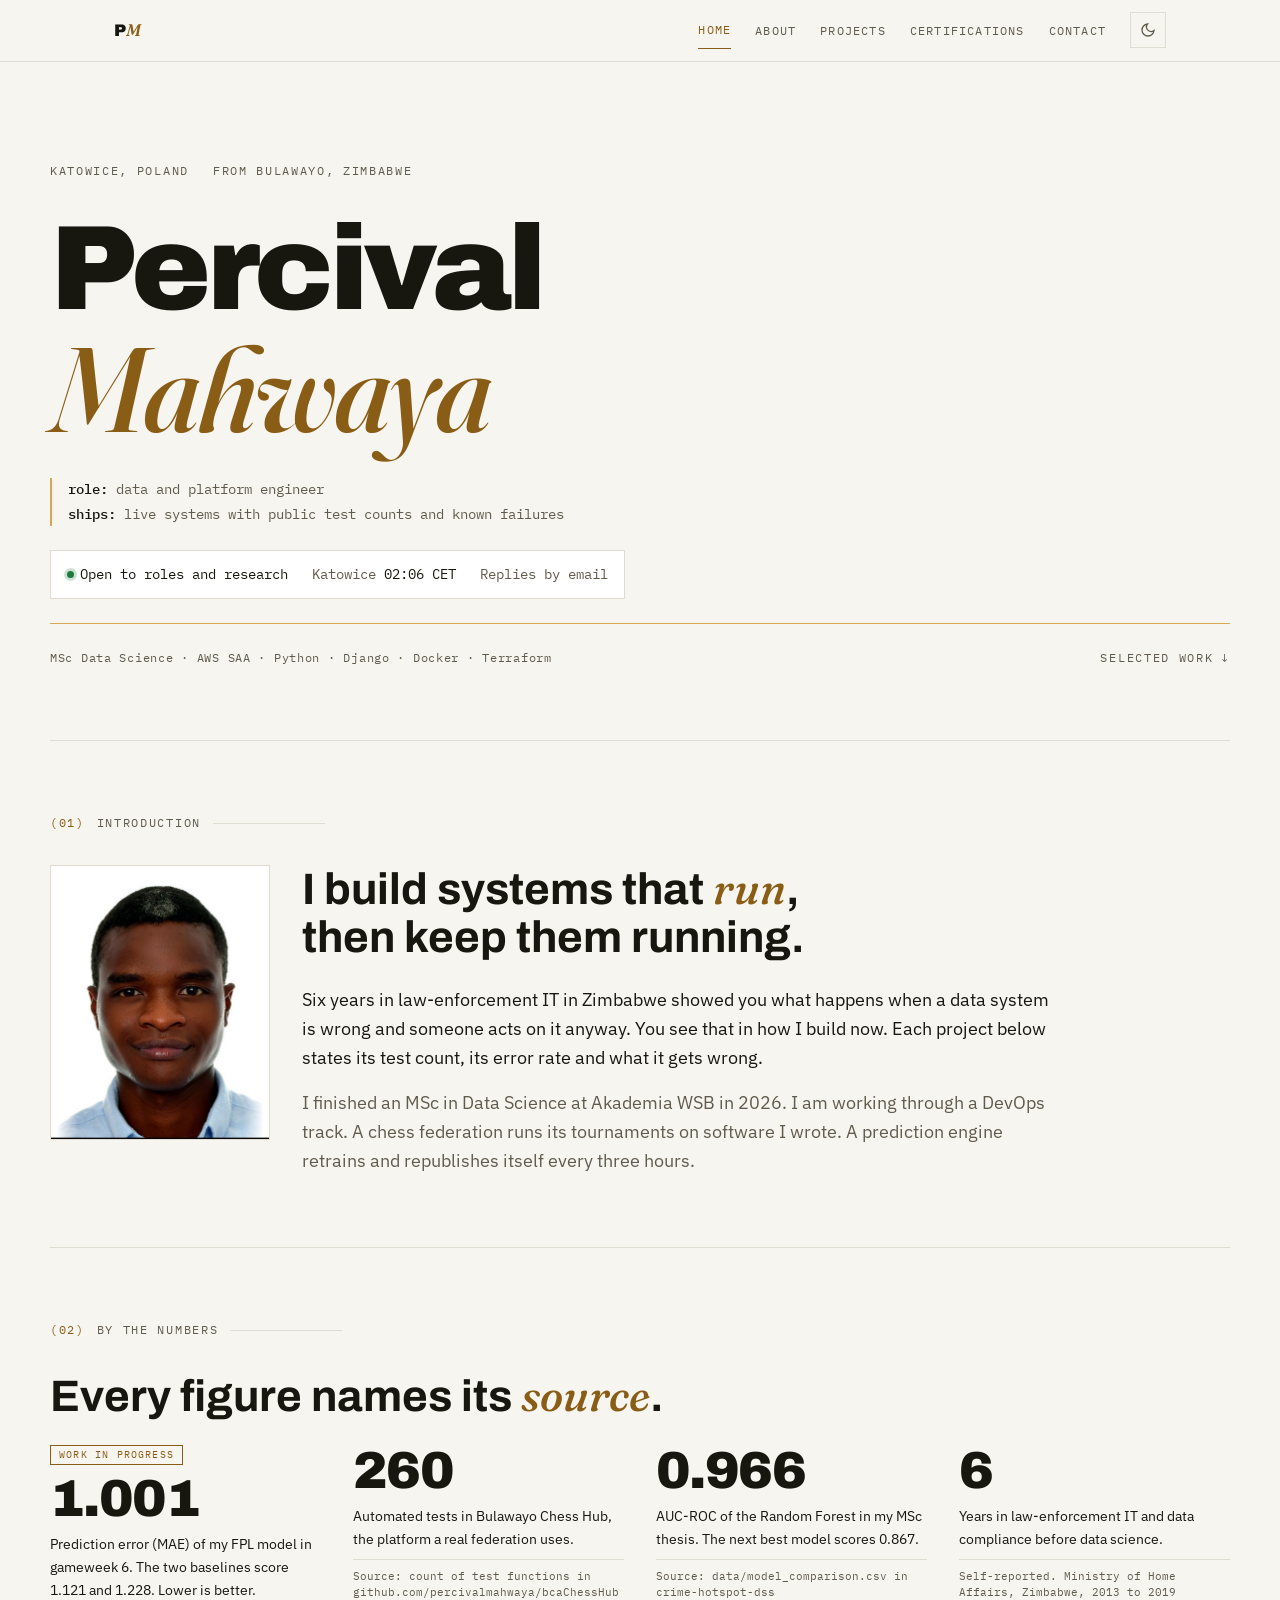
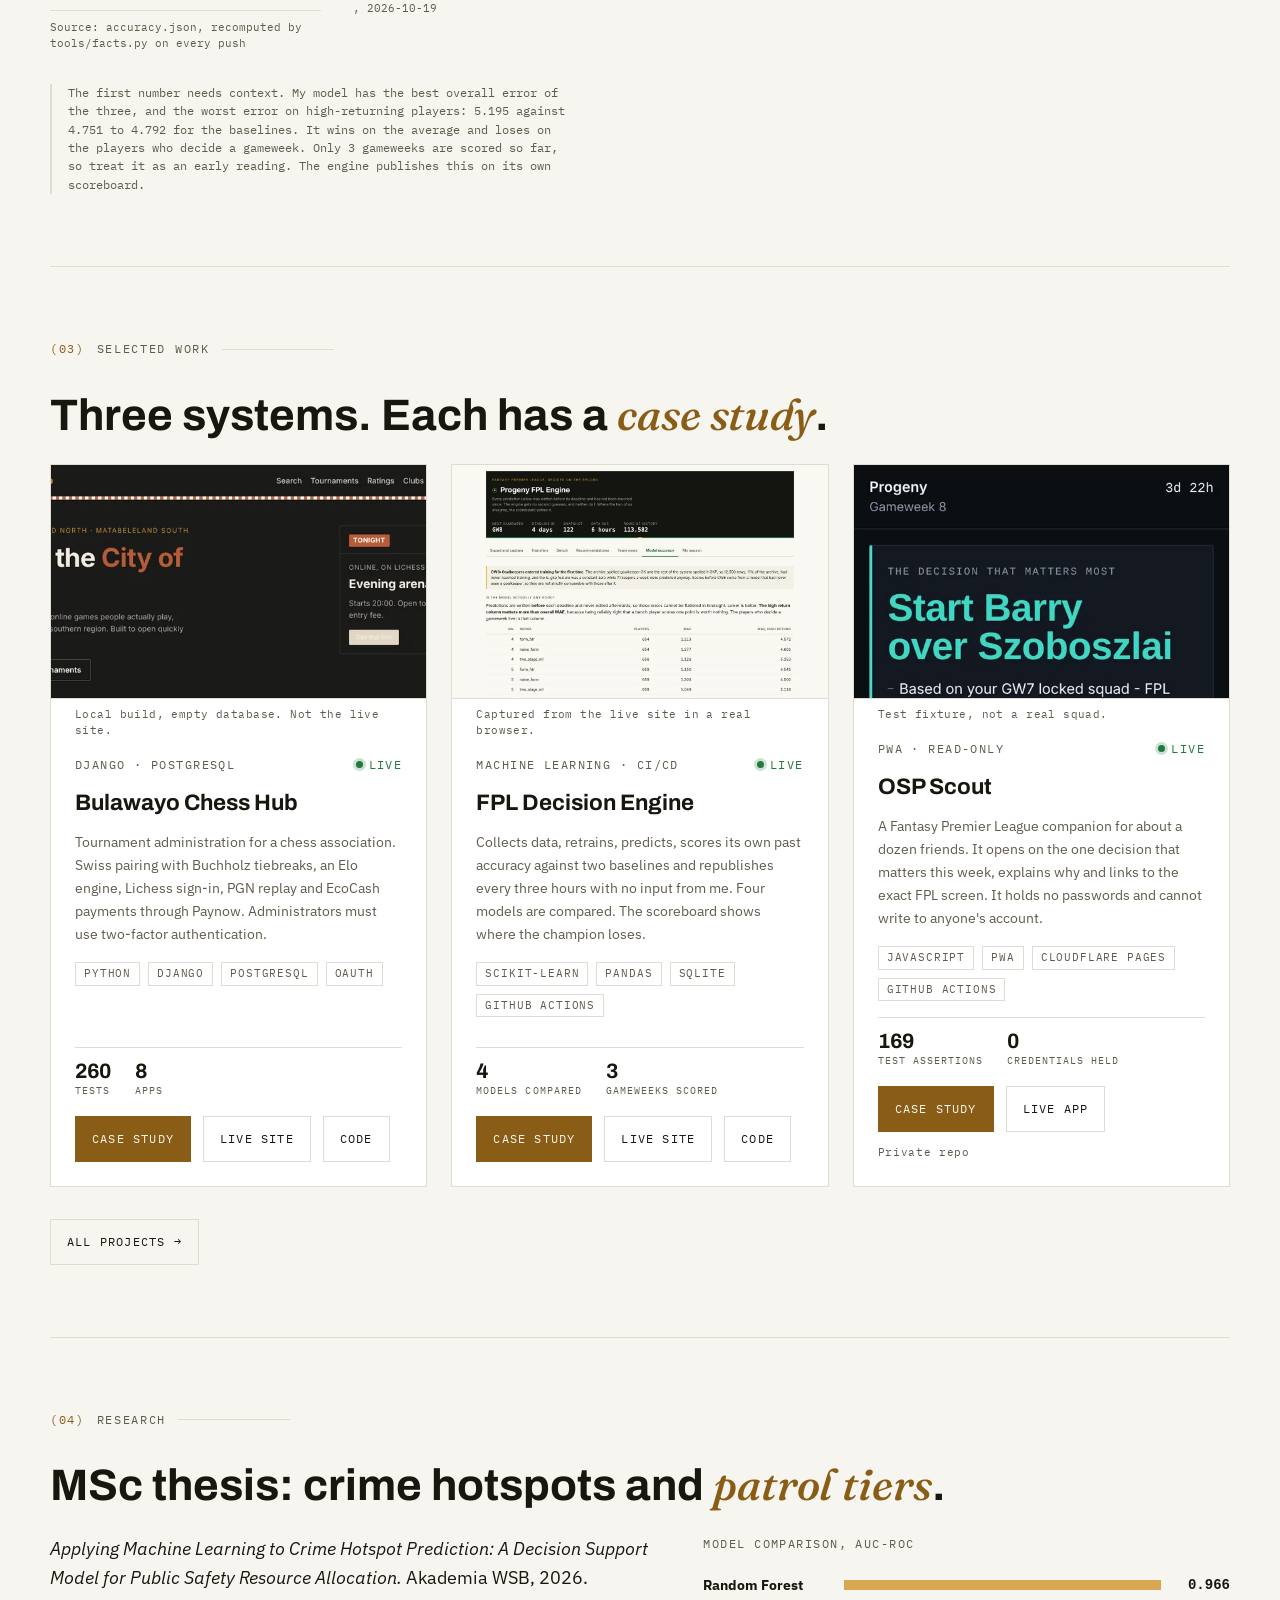
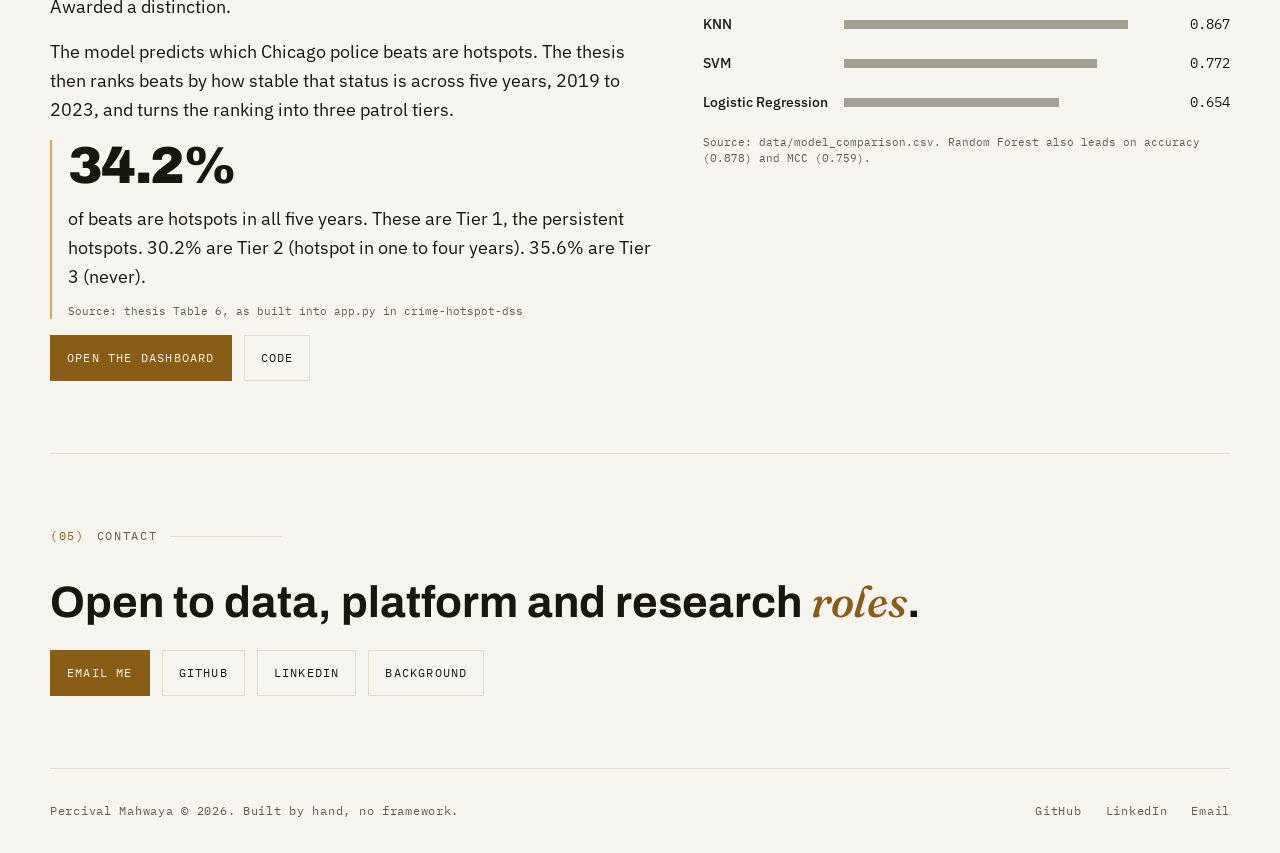
==== commit a9868aa2: "v2: evidence-led rebuild with case studies, research section, facts tooling and CI" ====
--- a/index.html
+++ b/index.html
@@ -3,11 +3,29 @@
 <head>
 <meta charset="UTF-8">
 <meta name="viewport" content="width=device-width, initial-scale=1.0">
-<title>Percival Mahwaya — Data Scientist &amp; DevOps Engineer</title>
-<meta name="description" content="Data scientist and DevOps engineer in training. MSc Data Science, six years in law-enforcement IT, and live systems you can open and inspect.">
+<title>Percival Mahwaya | Data and Platform Engineer</title>
+<meta name="description" content="Data and platform engineer in Katowice, Poland. MSc Data Science. Three live systems with public accuracy records, test counts and known failures.">
+<link rel="canonical" href="https://percivalmahwaya.github.io/">
+<meta property="og:type" content="website">
+<meta property="og:title" content="Percival Mahwaya | Data and Platform Engineer">
+<meta property="og:description" content="Live systems with public accuracy records, test counts and known failures.">
+<meta property="og:url" content="https://percivalmahwaya.github.io/">
+<meta property="og:image" content="https://percivalmahwaya.github.io/assets/og-image.png">
+<meta property="og:image:width" content="1200">
+<meta property="og:image:height" content="630">
+<meta property="og:image:alt" content="Percival Mahwaya, data and platform engineer">
+<meta name="twitter:card" content="summary_large_image">
+<link rel="icon" href="assets/icons/icon.svg" type="image/svg+xml">
+<link rel="icon" href="assets/icons/icon-192.png" sizes="192x192" type="image/png">
+<link rel="apple-touch-icon" href="assets/icons/apple-touch-icon.png">
+<meta name="theme-color" content="#0D0D0B" media="(prefers-color-scheme: dark)">
+<meta name="theme-color" content="#F7F5F0" media="(prefers-color-scheme: light)">
+<script type="application/ld+json">
+{"@context":"https://schema.org","@type":"Person","name":"Percival Mahwaya","url":"https://percivalmahwaya.github.io/","image":"https://percivalmahwaya.github.io/assets/images/portrait.jpg","jobTitle":"Data and Platform Engineer","email":"mailto:mahwayapercival@gmail.com","address":{"@type":"PostalAddress","addressLocality":"Katowice","addressCountry":"PL"},"alumniOf":{"@type":"CollegeOrUniversity","name":"Akademia WSB"},"sameAs":["https://github.com/percivalmahwaya","https://linkedin.com/in/percivalmahwaya"]}
+</script>
 <!-- Theme stamp runs BEFORE first paint. ADR 0002: applying it after paint
      produces a visible flash of the wrong theme. localStorage can throw
-     (private windows, blocked site data) so it is wrapped — invariant 7. -->
+     (private windows, blocked site data) so it is wrapped | invariant 7. -->
 <script>
   try {
     var t = localStorage.getItem("theme");
@@ -45,12 +63,10 @@
 
 <main id="main">
 
-  <!-- ===================== HERO ===================== -->
   <section class="shell hero">
     <div class="meta-row">
-      <span>Portfolio — 2026</span>
       <span>Katowice, Poland</span>
-      <span>via Bulawayo, Zimbabwe</span>
+      <span>from Bulawayo, Zimbabwe</span>
     </div>
 
     <h1 class="name">
@@ -59,102 +75,107 @@
     </h1>
 
     <div class="identity">
-      <span><b>role:</b> "data scientist", "devops engineer (training)", "builder"</span>
-      <span><b>ships:</b> live systems, not slide decks</span>
-    </div>
+      <span><b>role:</b> data and platform engineer</span>
+      <span><b>ships:</b> live systems with public test counts and known failures</span>
+    </div>
+
+    <p class="status" id="availability">
+      <span class="dot">Open to roles and research</span>
+      <span>Katowice <span id="clock">CET/CEST</span></span>
+      <span>Replies by email</span>
+    </p>
 
     <div class="rule"></div>
 
     <div class="foot-row">
-      <p class="roles">MSc Data Science · AWS SAA · Django · Python · Docker · Terraform</p>
-      <a class="scroll-cue" href="#intro">Selected work <span aria-hidden="true">&darr;</span></a>
-    </div>
-  </section>
-
-  <!-- ===================== 01 INTRODUCTION ===================== -->
+      <p class="roles">MSc Data Science · AWS SAA · Python · Django · Docker · Terraform</p>
+      <a class="scroll-cue" href="#work">Selected work <span aria-hidden="true">&darr;</span></a>
+    </div>
+  </section>
+
   <section class="shell section" id="intro">
     <p class="section__label"><i>(01)</i> Introduction</p>
     <div class="intro">
-      <img class="intro__photo" src="assets/images/photo.jpg" alt="Percival Mahwaya">
+      <img class="intro__photo" src="assets/images/portrait.jpg" width="440" height="550" alt="Percival Mahwaya, portrait">
       <div>
-        <h2 class="section__title">I build systems that <em>run</em>, and then keep running.</h2>
+        <h2 class="section__title">I build systems that <em>run</em>, then keep them running.</h2>
         <div class="prose measure">
           <p>
-            Six years inside law-enforcement IT in Zimbabwe taught me what happens when a data
-            system is wrong and someone acts on it anyway. That is still the thing I care about:
-            not whether a model scores well on a slide, but whether the thing holds up in
-            production, on a bad day, with real people depending on it.
+            Six years in law-enforcement IT in Zimbabwe showed you what happens when a data
+            system is wrong and someone acts on it anyway. You see that in how I build now.
+            Each project below states its test count, its error rate and what it gets wrong.
           </p>
           <p class="prose--muted">
-            I finished an MSc in Data Science at Akademia WSB in 2026, and I am working through a
-            DevOps engineering track now. In between, I ship: a chess federation runs its
-            tournaments on software I wrote; a prediction engine retrains and publishes itself
-            twice a day without me touching it. Everything on this page is open, live, or both —
-            you should not have to take my word for any of it.
+            I finished an MSc in Data Science at Akademia WSB in 2026. I am working through a
+            DevOps track. A chess federation runs its tournaments on software I wrote. A
+            prediction engine retrains and republishes itself every three hours.
           </p>
         </div>
       </div>
     </div>
   </section>
 
-  <!-- ===================== 02 BY THE NUMBERS ===================== -->
-  <section class="shell section">
+  <section class="shell section" id="numbers">
     <p class="section__label"><i>(02)</i> By the numbers</p>
-    <h2 class="section__title">Every figure here is <em>checkable</em>.</h2>
+    <h2 class="section__title">Every figure names its <em>source</em>.</h2>
 
     <div class="stats">
       <div class="stat">
         <span class="stat__wip">Work in progress</span>
-        <span class="stat__fig">1.048</span>
-        <span class="stat__cap">Prediction error (MAE) of my FPL model in gameweek 5 — against 1.150 and 1.205 for the two baselines it competes with.</span>
-        <span class="stat__src">Source: accuracy.json, live-scored each gameweek — percivalmahwaya.github.io/fpl-decision-engine</span>
+        <span class="stat__fig" data-fact="fpl_mae">1.001</span>
+        <span class="stat__cap">Prediction error (MAE) of my FPL model in gameweek <span data-fact="fpl_gw">6</span>. The two baselines score <span data-fact="fpl_mae_base_a">1.121</span> and <span data-fact="fpl_mae_base_b">1.228</span>. Lower is better.</span>
+        <span class="stat__src">Source: accuracy.json, recomputed by tools/facts.py on every push</span>
       </div>
 
       <div class="stat">
         <span class="stat__fig">260</span>
         <span class="stat__cap">Automated tests in Bulawayo Chess Hub, the platform a real federation uses.</span>
-        <span class="stat__src">Source: generated test count, 2026-10-01 — github.com/percivalmahwaya/bcaChessHub</span>
+        <span class="stat__src">Source: count of test functions in github.com/percivalmahwaya/bcaChessHub, 2026-10-19</span>
       </div>
 
       <div class="stat">
-        <span class="stat__fig">4.79</span>
-        <span class="stat__cap">MSc Data Science grade average, out of 5.0. Thesis awarded a distinction.</span>
-        <span class="stat__src">Source: Akademia WSB diploma no. 37725, conferred June 2026</span>
+        <span class="stat__fig">0.966</span>
+        <span class="stat__cap">AUC-ROC of the Random Forest in my MSc thesis. The next best model scores 0.867.</span>
+        <span class="stat__src">Source: data/model_comparison.csv in crime-hotspot-dss</span>
       </div>
 
       <div class="stat">
         <span class="stat__fig">6</span>
-        <span class="stat__cap">Years in law-enforcement IT and data compliance before moving into data science.</span>
-        <span class="stat__src">Source: Ministry of Home Affairs, Zimbabwe, 2013–2019</span>
+        <span class="stat__cap">Years in law-enforcement IT and data compliance before data science.</span>
+        <span class="stat__src">Self-reported. Ministry of Home Affairs, Zimbabwe, 2013 to 2019</span>
       </div>
     </div>
 
     <p class="caveat">
-      On that first number, the honest version: my model has the best overall error of the three,
-      and the <em>worst</em> error on high-returning players — 5.116 against the baselines' 4.500.
-      It wins on the average and loses on the half that actually decides a gameweek. That is
-      published on the engine's own scoreboard rather than quietly left out, because a number you
-      cannot check is not worth putting on a page.
+      The first number needs context. My model has the best overall error of the three, and the
+      worst error on high-returning players: <span data-fact="fpl_hr">5.195</span> against
+      <span data-fact="fpl_hr_base_lo">4.751</span> to <span data-fact="fpl_hr_base_hi">4.792</span>
+      for the baselines. It wins on the average and loses on the players who decide a gameweek.
+      Only <span data-fact="fpl_gw_count">3</span> gameweeks are scored so far, so treat it as an early reading.
+      The engine publishes this on its own scoreboard.
     </p>
   </section>
 
-  <!-- ===================== 03 SELECTED WORK ===================== -->
-  <section class="shell section">
+  <section class="shell section" id="work">
     <p class="section__label"><i>(03)</i> Selected work</p>
-    <h2 class="section__title">Three things you can <em>open right now</em>.</h2>
+    <h2 class="section__title">Three systems. Each has a <em>case study</em>.</h2>
 
     <div class="work">
 
       <article class="card">
+        <figure class="card__media">
+          <img src="assets/shots/bulawayo-chess-hub-home.webp" width="1200" height="358" loading="lazy" alt="Home page of Bulawayo Chess Hub">
+          <figcaption>Local build, empty database. Not the live site.</figcaption>
+        </figure>
         <div class="card__top">
           <span>Django · PostgreSQL</span>
           <span class="dot">Live</span>
         </div>
         <h3 class="card__title">Bulawayo Chess Hub</h3>
         <p class="card__desc">
-          Tournament administration for a chess federation: Swiss pairing with Buchholz
-          tiebreaks, an Elo rating engine, Lichess sign-in, PGN replay, and EcoCash payments.
-          Two-factor authentication is mandatory for administrators.
+          Tournament administration for a chess association. Swiss pairing with Buchholz
+          tiebreaks, an Elo engine, Lichess sign-in, PGN replay and EcoCash payments through
+          Paynow. Administrators must use two-factor authentication.
         </p>
         <div class="tags">
           <span class="tag">Python</span><span class="tag">Django</span>
@@ -162,60 +183,71 @@
         </div>
         <div class="card__stats">
           <span class="card__stat"><b>260</b><span>Tests</span></span>
-          <span class="card__stat"><b>7</b><span>Apps</span></span>
+          <span class="card__stat"><b>8</b><span>Apps</span></span>
         </div>
         <div class="actions">
-          <a class="btn btn--solid" href="https://web-production-abe9b.up.railway.app" target="_blank" rel="noopener">Open the site</a>
+          <a class="btn btn--solid" href="case-bulawayo-chess-hub.html">Case study</a>
+          <a class="btn" href="https://web-production-abe9b.up.railway.app" target="_blank" rel="noopener">Live site</a>
           <a class="btn" href="https://github.com/percivalmahwaya/bcaChessHub" target="_blank" rel="noopener">Code</a>
         </div>
       </article>
 
       <article class="card">
+        <figure class="card__media">
+          <img src="assets/shots/fpl-engine-accuracy.webp" width="1200" height="750" loading="lazy" alt="Accuracy scoreboard of the FPL Decision Engine">
+          <figcaption>Captured from the live site in a real browser.</figcaption>
+        </figure>
         <div class="card__top">
           <span>Machine learning · CI/CD</span>
           <span class="dot">Live</span>
         </div>
-        <h3 class="card__title">Progeny — FPL Decision Engine</h3>
+        <h3 class="card__title">FPL Decision Engine</h3>
         <p class="card__desc">
-          A prediction engine that runs itself: collects data, retrains, predicts, scores its own
-          past accuracy against two baselines and republishes — twice a day, on a schedule, with
-          no input from me. The front end is a 91 KB static page with no framework.
+          Collects data, retrains, predicts, scores its own past accuracy against two
+          baselines and republishes every three hours with no input from me. Four models are
+          compared. The scoreboard shows where the champion loses.
         </p>
         <div class="tags">
           <span class="tag">Scikit-learn</span><span class="tag">Pandas</span>
           <span class="tag">SQLite</span><span class="tag">GitHub Actions</span>
         </div>
         <div class="card__stats">
-          <span class="card__stat"><b>4</b><span>Seasons backtested</span></span>
-          <span class="card__stat"><b>91 KB</b><span>Page weight</span></span>
+          <span class="card__stat"><b>4</b><span>Models compared</span></span>
+          <span class="card__stat"><b data-fact="fpl_gw_count">3</b><span>Gameweeks scored</span></span>
         </div>
         <div class="actions">
-          <a class="btn btn--solid" href="https://percivalmahwaya.github.io/fpl-decision-engine" target="_blank" rel="noopener">Open the engine</a>
+          <a class="btn btn--solid" href="case-fpl-decision-engine.html">Case study</a>
+          <a class="btn" href="https://percivalmahwaya.github.io/fpl-decision-engine" target="_blank" rel="noopener">Live site</a>
           <a class="btn" href="https://github.com/percivalmahwaya/fpl-decision-engine" target="_blank" rel="noopener">Code</a>
         </div>
       </article>
 
       <article class="card">
+        <figure class="card__media">
+          <img src="assets/shots/osp-scout-verdict.webp" width="560" height="1077" loading="lazy" alt="The Verdict screen of OSP Scout, rendered from a test fixture">
+          <figcaption>Test fixture, not a real squad.</figcaption>
+        </figure>
         <div class="card__top">
-          <span>PWA · Android</span>
+          <span>PWA · read-only</span>
           <span class="dot">Live</span>
         </div>
         <h3 class="card__title">OSP Scout</h3>
         <p class="card__desc">
-          The engine above, turned into something a friend group can actually use: each person
-          sees their own squad, their own transfer suggestions, their own captain. Installable as
-          an app, signed for Android, and it never asks anyone to log into their real account.
+          A Fantasy Premier League companion for about a dozen friends. It opens on the one
+          decision that matters this week, explains why and links to the exact FPL screen.
+          It holds no passwords and cannot write to anyone's account.
         </p>
         <div class="tags">
           <span class="tag">JavaScript</span><span class="tag">PWA</span>
-          <span class="tag">Cloudflare</span><span class="tag">Bubblewrap</span>
+          <span class="tag">Cloudflare Pages</span><span class="tag">GitHub Actions</span>
         </div>
         <div class="card__stats">
-          <span class="card__stat"><b>0</b><span>Passwords stored</span></span>
-          <span class="card__stat"><b>$0</b><span>Running cost</span></span>
+          <span class="card__stat"><b>169</b><span>Test assertions</span></span>
+          <span class="card__stat"><b>0</b><span>Credentials held</span></span>
         </div>
         <div class="actions">
-          <a class="btn btn--solid" href="https://progeny-app.pages.dev" target="_blank" rel="noopener">Open the app</a>
+          <a class="btn btn--solid" href="case-osp-scout.html">Case study</a>
+          <a class="btn" href="https://osp-scout.pages.dev" target="_blank" rel="noopener">Live app</a>
           <span class="note">Private repo</span>
         </div>
       </article>
@@ -227,10 +259,48 @@
     </div>
   </section>
 
-  <!-- ===================== 04 ELSEWHERE ===================== -->
-  <section class="shell section">
-    <p class="section__label"><i>(04)</i> Elsewhere</p>
-    <h2 class="section__title">Open to research, data and platform <em>work</em>.</h2>
+  <section class="shell section" id="research">
+    <p class="section__label"><i>(04)</i> Research</p>
+    <h2 class="section__title">MSc thesis: crime hotspots and <em>patrol tiers</em>.</h2>
+
+    <div class="research">
+      <div class="prose">
+        <p>
+          <em>Applying Machine Learning to Crime Hotspot Prediction: A Decision Support Model
+          for Public Safety Resource Allocation.</em> Akademia WSB, 2026. Awarded a distinction.
+        </p>
+        <p>
+          The model predicts which Chicago police beats are hotspots. The thesis then ranks
+          beats by how stable that status is across five years, 2019 to 2023, and turns the
+          ranking into three patrol tiers.
+        </p>
+        <div class="finding">
+          <span class="finding__fig">34.2%</span>
+          <p>of beats are hotspots in all five years. These are Tier 1, the persistent hotspots. 30.2% are Tier 2 (hotspot in one to four years). 35.6% are Tier 3 (never).</p>
+          <p class="src">Source: thesis Table 6, as built into app.py in crime-hotspot-dss</p>
+        </div>
+        <div class="actions">
+          <a class="btn btn--solid" href="https://crime-hotspot-dss-8d2jrkagpvgsegqp6y23d4.streamlit.app/" target="_blank" rel="noopener">Open the dashboard</a>
+          <a class="btn" href="https://github.com/percivalmahwaya/crime-hotspot-dss" target="_blank" rel="noopener">Code</a>
+        </div>
+      </div>
+
+      <table class="bars">
+        <caption>Model comparison, AUC-ROC</caption>
+        <tbody>
+          <tr class="lead"><th scope="row">Random Forest</th><td class="track"><span class="bar" style="--v:96.6%"></span></td><td class="num">0.966</td></tr>
+          <tr><th scope="row">KNN</th><td class="track"><span class="bar" style="--v:86.7%"></span></td><td class="num">0.867</td></tr>
+          <tr><th scope="row">SVM</th><td class="track"><span class="bar" style="--v:77.2%"></span></td><td class="num">0.772</td></tr>
+          <tr><th scope="row">Logistic Regression</th><td class="track"><span class="bar" style="--v:65.4%"></span></td><td class="num">0.654</td></tr>
+        </tbody>
+        <tfoot><tr><td colspan="3" class="src">Source: data/model_comparison.csv. Random Forest also leads on accuracy (0.878) and MCC (0.759).</td></tr></tfoot>
+      </table>
+    </div>
+  </section>
+
+  <section class="shell section" id="contact">
+    <p class="section__label"><i>(05)</i> Contact</p>
+    <h2 class="section__title">Open to data, platform and research <em>roles</em>.</h2>
     <div class="actions">
       <a class="btn btn--solid" href="mailto:mahwayapercival@gmail.com">Email me</a>
       <a class="btn" href="https://github.com/percivalmahwaya" target="_blank" rel="noopener">GitHub</a>
@@ -242,7 +312,7 @@
 </main>
 
 <footer class="shell foot">
-  <p>Percival Mahwaya &copy; 2026 — built by hand, no framework</p>
+  <p>Percival Mahwaya &copy; 2026. Built by hand, no framework.</p>
   <span class="foot__links">
     <a href="https://github.com/percivalmahwaya" target="_blank" rel="noopener">GitHub</a>
     <a href="https://linkedin.com/in/percivalmahwaya" target="_blank" rel="noopener">LinkedIn</a>
--- a/css/site.css
+++ b/css/site.css
@@ -317,12 +317,11 @@
   .intro { grid-template-columns: 220px 1fr; align-items: start; }
 }
 .intro__photo {
-  width: 100%; max-width: 220px;
+  width: 100%; max-width: 220px; height: auto;
   aspect-ratio: 4 / 5;
   object-fit: cover;
   object-position: center 20%;
   border: 1px solid var(--line);
-  filter: grayscale(1) contrast(1.05);
 }
 
 /* ===================== stats ===================== */
@@ -479,7 +478,7 @@
   text-transform: uppercase; letter-spacing: 0.12em;
   color: var(--muted); min-width: 7rem;
 }
-.contact-row dd { margin: 0; }
+.contact-row dd { margin: 0; overflow-wrap: anywhere; min-width: 0; }
 
 /* ===================== footer ===================== */
 
@@ -494,6 +493,119 @@
 .foot a { color: var(--muted); text-decoration: none; }
 .foot a:hover { color: var(--accent); }
 .foot__links { display: flex; gap: var(--s4); flex-wrap: wrap; }
+
+/* ===================== v2 additions (ADR 0004) =====================
+   Tokens only. Nothing below carries a literal colour (invariant 6). */
+
+.sr-only {
+  position: absolute; width: 1px; height: 1px; padding: 0; margin: -1px;
+  overflow: hidden; clip: rect(0, 0, 0, 0); white-space: nowrap; border: 0;
+}
+
+/* availability strip */
+.status {
+  display: flex; flex-wrap: wrap; align-items: center; gap: var(--s1) var(--s4);
+  align-self: flex-start;
+  font-family: var(--mono); font-size: var(--t-small);
+  color: var(--muted);
+  background: var(--raised);
+  border: 1px solid var(--line);
+  padding: var(--s2) var(--s3);
+}
+.status .dot { color: var(--ink); }
+.status #clock { color: var(--ink); font-variant-numeric: tabular-nums; }
+
+/* status dots that are not "live". The word always travels with the dot
+   (invariant 10), and the dot is hollow so it differs from live without hue. */
+.dot--idle { color: var(--muted); }
+.dot--idle::before {
+  background: transparent; box-shadow: none;
+  border: 1.5px solid var(--muted); box-sizing: border-box;
+}
+
+/* screenshots */
+.shot { margin: 0; display: flex; flex-direction: column; gap: var(--s1); }
+.shot img {
+  width: 100%; height: auto;
+  border: 1px solid var(--line); background: var(--raised);
+}
+.shot figcaption, .card__media figcaption {
+  font-family: var(--mono); font-size: 0.66rem;
+  color: var(--muted); letter-spacing: 0.04em; line-height: 1.5;
+}
+.card__media { margin: calc(-1 * var(--s4)) calc(-1 * var(--s4)) 0; }
+.card__media img {
+  width: 100%; height: auto; aspect-ratio: 16 / 10; object-fit: cover; object-position: top center;
+  border-bottom: 1px solid var(--line); background: var(--raised);
+}
+.card__media figcaption { padding: var(--s1) var(--s4) 0; }
+
+/* research: a table that doubles as a bar chart */
+.research { display: grid; gap: var(--s6); grid-template-columns: 1fr; }
+@media (min-width: 900px) { .research { grid-template-columns: 1.15fr 1fr; align-items: start; } }
+
+.finding {
+  border-left: 2px solid var(--accent-flat);
+  padding-left: var(--s3);
+  display: flex; flex-direction: column; gap: var(--s2);
+}
+.finding__fig {
+  font-family: var(--display); font-weight: 900; font-size: var(--t-stat);
+  line-height: 1; letter-spacing: -0.03em; font-variant-numeric: tabular-nums;
+}
+
+.bars { width: 100%; border-collapse: collapse; font-size: var(--t-small); }
+.bars caption {
+  text-align: left; padding-bottom: var(--s2);
+  font-family: var(--mono); font-size: var(--t-label);
+  text-transform: uppercase; letter-spacing: 0.12em; color: var(--muted);
+}
+.bars th, .bars td { padding: var(--s1) 0; vertical-align: middle; }
+.bars th[scope="row"] { text-align: left; font-weight: 500; padding-right: var(--s3); white-space: nowrap; }
+.bars td.num {
+  text-align: right; padding-left: var(--s3);
+  font-family: var(--mono); font-variant-numeric: tabular-nums;
+}
+.bars tr.lead th, .bars tr.lead td.num { font-weight: 700; color: var(--ink); }
+.bars .track { width: 100%; }
+.bar {
+  display: block; height: 0.6rem; width: var(--v);
+  background: color-mix(in srgb, var(--muted) 55%, var(--ground));
+}
+.bars tr.lead .bar { background: var(--accent-flat); }
+.bars tfoot td { padding-top: var(--s2); }
+
+/* case-study pages */
+.crumbs {
+  font-family: var(--mono); font-size: var(--t-label);
+  text-transform: uppercase; letter-spacing: 0.12em; color: var(--muted);
+}
+.crumbs a { color: var(--muted); text-decoration: none; }
+.crumbs a:hover { color: var(--accent); }
+
+.case-top { display: grid; gap: var(--s5); grid-template-columns: 1fr; }
+@media (min-width: 900px) { .case-top--shot { grid-template-columns: 1.2fr 1fr; align-items: start; } }
+.case-top--phone .shot { max-width: 280px; }
+
+.cs { display: grid; gap: 0; margin: 0; }
+.cs__row {
+  display: grid; grid-template-columns: 1fr; gap: var(--s2);
+  padding: var(--s4) 0; border-top: 1px solid var(--line);
+}
+@media (min-width: 820px) { .cs__row { grid-template-columns: 11rem 1fr; gap: var(--s5); } }
+.cs dt {
+  font-family: var(--mono); font-size: var(--t-label);
+  text-transform: uppercase; letter-spacing: 0.14em; color: var(--muted);
+}
+.cs dd { margin: 0; display: flex; flex-direction: column; gap: var(--s3); max-width: var(--measure); }
+.cs dd ul { margin: 0; padding-left: var(--s4); display: flex; flex-direction: column; gap: var(--s1); }
+.cs__row--fail dt { color: var(--accent); }
+
+.facts { display: grid; gap: var(--s4); grid-template-columns: repeat(auto-fit, minmax(170px, 1fr)); }
+.src {
+  font-family: var(--mono); font-size: 0.68rem; line-height: 1.5;
+  color: var(--muted); overflow-wrap: anywhere;
+}
 
 /* ===================== motion / print ===================== */
 
@@ -513,6 +625,8 @@
     --muted: #444; --line: #bbb; --accent: #6b4712;
   }
   .masthead, .toggle, .burger, .scroll-cue, .skip { display: none !important; }
+  .status { border: 0; padding-left: 0; }
+  .card__media img, .shot img { max-width: 60%; }
   .section { page-break-inside: avoid; border-top: 1px solid #bbb; }
   a[href^="http"]::after { content: " (" attr(href) ")"; font-size: 0.7em; color: #555; }
   .rule::after { transform: scaleX(1); }
